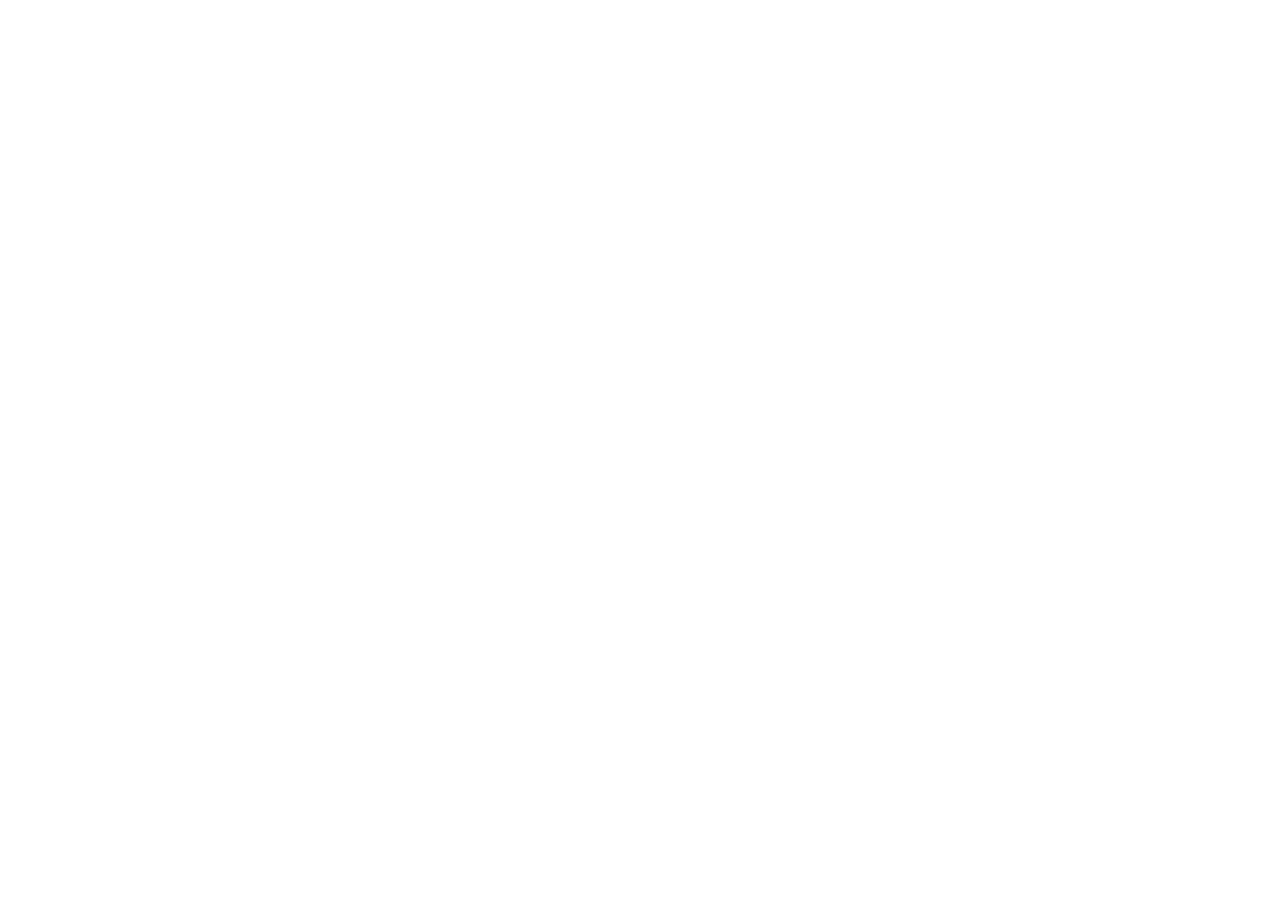
==== index.html @ d8b1a59b "Init : création du dépot, arborescence des fichiers et structure HTML de base" ====
<!DOCTYPE html>
<html lang="en">
<head>
    <meta charset="UTF-8">
    <meta name="viewport" content="width=device-width, initial-scale=1.0">
    <title>AfriTalent - Accueil</title>
    <link href="https://cdn.jsdelivr.net/npm/bootstrap@5.3.0/dist/css/bootstrap.min.css" rel="stylesheet">
    <link rel="stylesheet" href="css/style.css">
</head>
<body>
     
     
    <script src="https://cdn.jsdelivr.net/npm/bootstrap@5.3.0/dist/js/bootstrap.bundle.min.js"></script>


    <script src="js/main.js"></script>

</body>
</html>
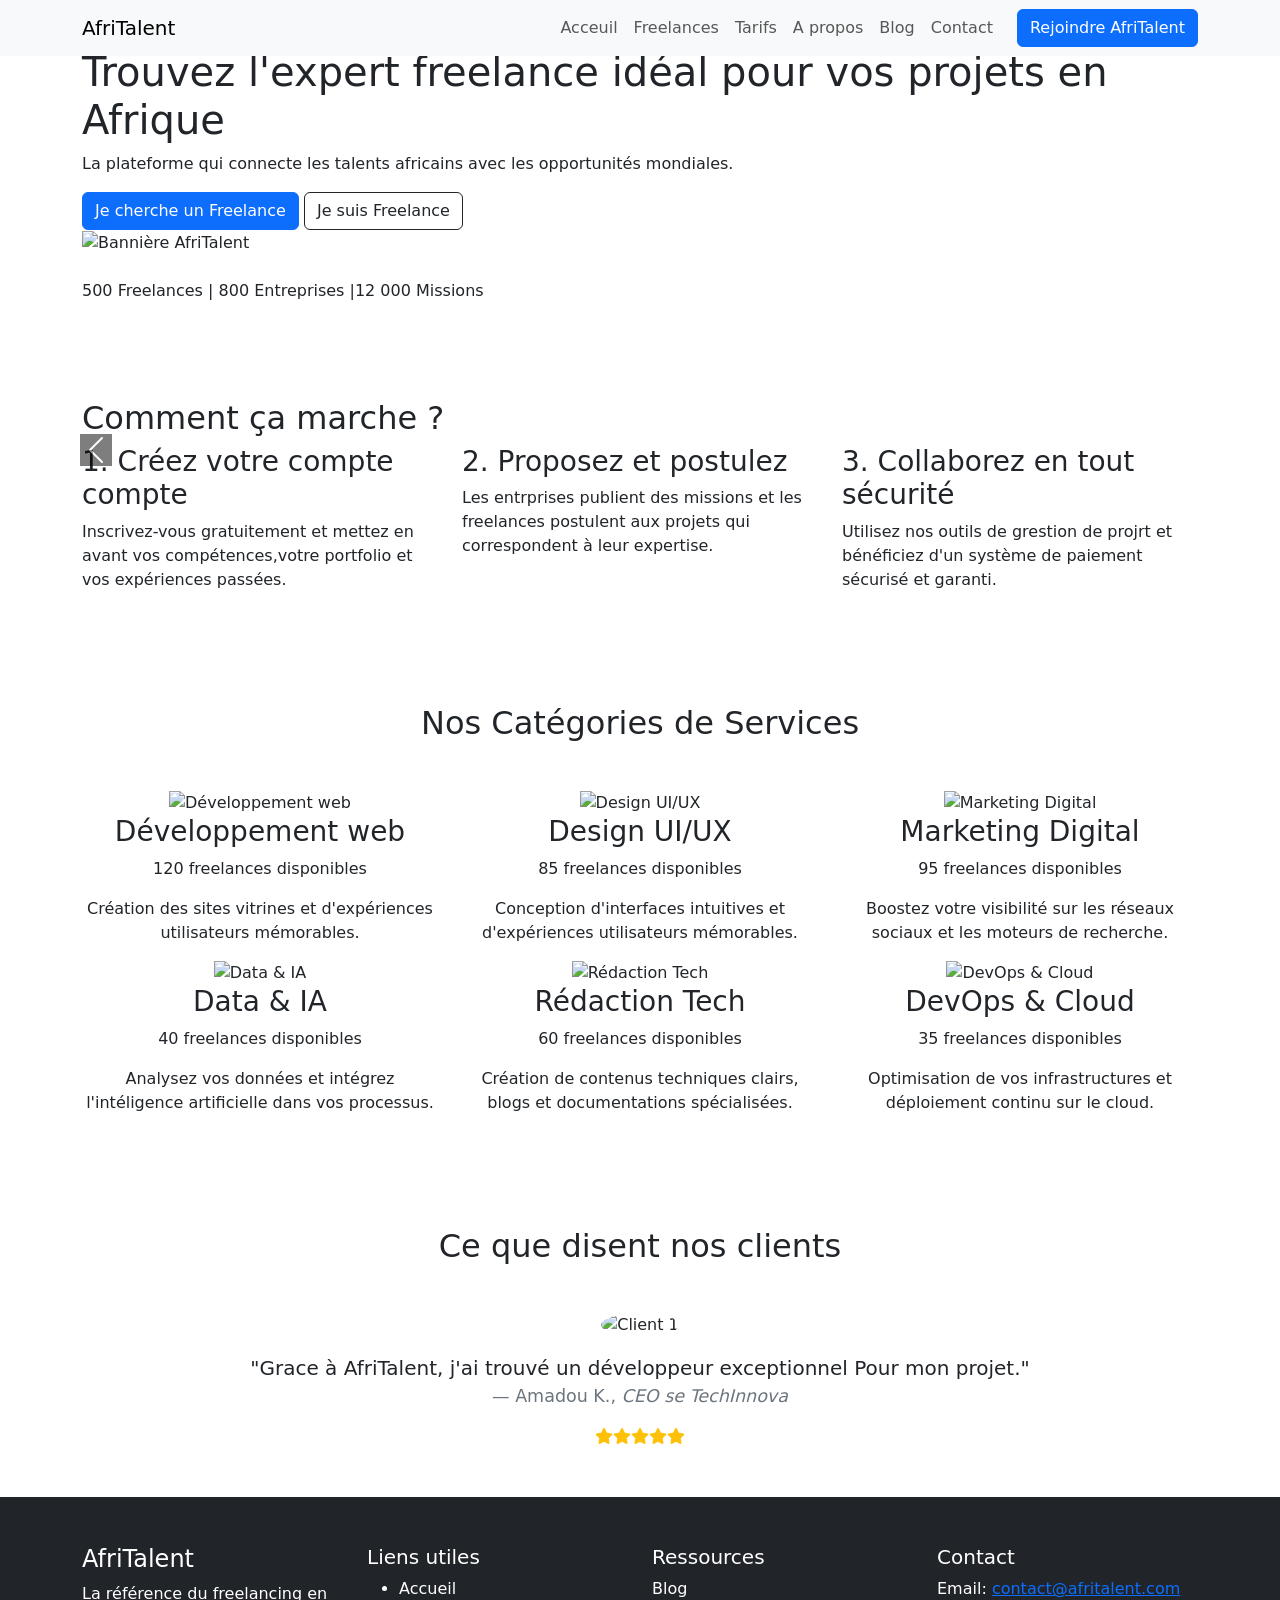
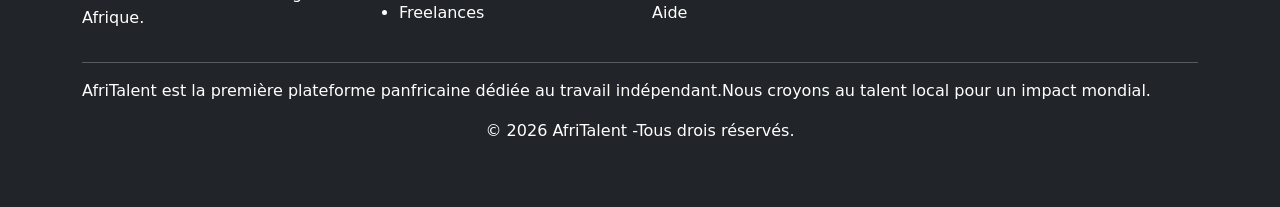
==== commit 028625b9: "HTML : structure complète des 5 pages avec sections et contenu texte" ====
--- a/index.html
+++ b/index.html
@@ -5,9 +5,179 @@
     <meta name="viewport" content="width=device-width, initial-scale=1.0">
     <title>AfriTalent - Accueil</title>
     <link href="https://cdn.jsdelivr.net/npm/bootstrap@5.3.0/dist/css/bootstrap.min.css" rel="stylesheet">
+    <link rel="stylesheet" href="https://cdnjs.cloudflare.com/ajax/libs/font-awesome/6.5.1/css/all.min.css">
     <link rel="stylesheet" href="css/style.css">
 </head>
 <body>
+    <header>
+        <nav class="navbar navbar-expand-lg navbar-light bg-light fixed-top">
+            <div class="container">
+                <a class="navbar-brand" href="index.html">AfriTalent</a>
+                <div class="collapse navbar-collapse" id="navbarNav">
+                    <ul class="navbar-nav ms-auto">
+                        <li class="nav-item"><a class="nav-link" href="index.html">Acceuil</a></li>
+                        <li class="nav-item"><a class="nav-link" href="freelance.html">Freelances</a></li>
+                        <li class="nav-item"><a class="nav-link" href="tarifs.html">Tarifs</a></li>
+                        <li class="nav-item"><a class="nav-link" href="about.html">A propos</a></li>
+                        <li class="nav-item"><a class="nav-link" href="#">Blog</a></li> <li class="nav-item"><a class="nav-link" href="contact.html">Contact</a></li>
+                    </ul>
+                    <a href="#" class="btn btn-primary ms-3">Rejoindre AfriTalent</a>
+                </div>
+            </div>
+        </nav>
+    </header>
+
+    
+     <!-- <main style="margin-top : 80px;"> -->
+        <section id="hero" class="container py-5">
+             <h1>Trouvez l'expert freelance idéal pour vos projets en Afrique</h1>
+             <p>La plateforme qui connecte les talents africains avec les opportunités mondiales.</p>
+             <div>
+                <button class="btn btn-primary">Je cherche un Freelance</button>
+                <button class="btn btn-outline-dark">Je suis Freelance</button>
+             </div>
+             <img src="..//Hikmath-FASSASSI-AfriTalent/images/istockphoto-2157971372-612x612.jpg" alt="Bannière AfriTalent">
+             <div class="mt-4">
+                <span>500 Freelances</span> | <span>800 Entreprises</span> |<span>12 000 Missions</span>
+             </div>
+        </section>
+
+        <section id="steps" class="container py-5">
+            <h2>Comment ça marche ?</h2>
+            <div class="row">
+                <div class="col-md-4"><h3>1. Créez votre compte compte</h3><p>Inscrivez-vous gratuitement et mettez en avant vos compétences,votre portfolio et vos expériences passées.</p></div>
+                <div class="col-md-4"><h3>2. Proposez et postulez</h3><p>Les entrprises publient des missions et les freelances postulent aux projets qui correspondent à leur expertise.</p></div>
+                <div class="col-md-4"><h3>3. Collaborez en tout sécurité</h3><p>Utilisez nos outils de grestion de projrt et bénéficiez d'un système de paiement sécurisé et garanti.</p></div>
+            </div>
+        </section>
+
+        <section id="catégories" class="container py-5">
+            <h2 class="text-center mb-5">Nos Catégories de Services</h2>
+            <div class="row">
+
+                <div class="col-md-4 text-center">
+                    <img src="..//Hikmath-FASSASSI-AfriTalent/images/istockphoto-466687754-612x612.jpg" alt="Développement web" width="80">
+                    <h3>Développement web</h3>
+                    <p>120 freelances disponibles</p>
+                    <p>Création des sites vitrines et d'expériences utilisateurs mémorables.</p>
+                </div>
+
+                <div class="col-md-4 text-center">
+                    <img src="..//Hikmath-FASSASSI-AfriTalent/images/istockphoto-2210884541-612x612.jpg" alt="Design UI/UX" width="80">
+                    <h3>Design UI/UX</h3>
+                    <p>85 freelances disponibles</p>
+                    <p>Conception d'interfaces intuitives et d'expériences utilisateurs mémorables.</p>
+                </div>
+
+                <div class="col-md-4 text-center">
+                    <img src="..//Hikmath-FASSASSI-AfriTalent/images/istockphoto-1385970223-612x612.webp" alt="Marketing Digital" width="80">
+                    <h3>Marketing Digital</h3>
+                    <p>95 freelances disponibles</p>
+                    <p>Boostez votre visibilité sur les réseaux sociaux et les moteurs de recherche.</p>
+                </div>
+
+                <div class="col-md-4 text-center">
+                    <img src="..//Hikmath-FASSASSI-AfriTalent/images/istockphoto-2160090415-612x612.jpg" alt="Data & IA" width="80">
+                    <h3>Data & IA</h3>
+                    <p>40 freelances disponibles</p>
+                    <p>Analysez vos données et intégrez l'intéligence artificielle dans vos processus.</p>
+                </div>
+
+                <div class="col-md-4 text-center">
+                    <img src="..//Hikmath-FASSASSI-AfriTalent/images/istockphoto-1603510815-612x612.webp" alt="Rédaction Tech" width="80">
+                    <h3>Rédaction Tech</h3>
+                    <p>60 freelances disponibles</p>
+                    <p>Création de contenus techniques clairs, blogs et documentations spécialisées.</p>
+                </div>
+
+                <div class="col-md-4 text-center">
+                    <img src="..//Hikmath-FASSASSI-AfriTalent/images/istockphoto-1354729632-612x612.jpg" alt="DevOps & Cloud" width="80">
+                    <h3>DevOps & Cloud</h3>
+                    <p>35 freelances disponibles</p>
+                    <p>Optimisation de vos infrastructures et déploiement continu sur le cloud.</p>
+                </div>
+            </div>
+        </section>
+
+          <section id="testiomonials" class="container py-5">
+            <h2 class="text-center mb-5">Ce que disent nos clients</h2>
+
+            <div id="carrouselExample" classe="carousel slide" data-bs-ride="carousel">
+                <div class="carousel-inner text-center">
+
+                    <div class="carousel-item active">
+                       <img src="..//Hikmath-FASSASSI-AfriTalent/images/istockphoto-1331350914-612x612.jpg" class="rounded-circle mb-3" alt="Client 1" width="=100">
+                       <blockquote class="blockquote">
+                          <p>"Grace à AfriTalent, j'ai trouvé un développeur exceptionnel Pour mon projet."</p>
+                          <footer class="blockquote-footer">Amadou K., <cite title="source Title">CEO se TechInnova</cite></footer>
+                       </blockquote>
+                       <div class="text-warning"><i class="fa-solid fa-star"></i><i class="fa-solid fa-star"></i><i class="fa-solid fa-star"></i><i class="fa-solid fa-star"></i><i class="fa-solid fa-star"></i></div>
+                    </div>
+
+                    <div class="carousel-item">
+                        <img src="..//Hikmath-FASSASSI-AfriTalent/images/istockphoto-1131282217-612x612.jpg" class="rounded-circle" alt="Client 2" width="100">
+                        <blockquote class="blockquote">
+                            <p>"Une plateforme intuitives qui met vraiment en avant le talent local."</p>
+                            <footer class="blockquote-footer">Yasmine M., <cite title="source Title">Designer Freelance</cite></footer>
+                        </blockquote>
+                         <div class="text-warning"><i class="fa-solid fa-star"></i><i class="fa-solid fa-star"></i><i class="fa-solid fa-star"></i><i class="fa-solid fa-star"></i><i class="fa-solid fa-star"></i></div>
+                    </div>
+
+                     <div class="carousel-item">
+                        <img src="..//Hikmath-FASSASSI-AfriTalent/images/istockphoto-1218472954-612x612.jpg"class="rounded-circle" alt="Client 3" width="100">
+                        <blockquote class="blockquote">
+                            <p>"Le systeme de paiement sécurisé est un vrai soulagement pour nous."</p>
+                            <footer class="blockquote-footer">Marc D., <cite title="source Title">Chef de projet</cite></footer>
+                        </blockquote>
+                         <div class="text-warning"><i class="fa-solid fa-star"></i><i class="fa-solid fa-star"></i><i class="fa-solid fa-star"></i><i class="fa-solid fa-star"></i><i class="fa-solid fa-star"></i></div>
+                    </div>
+                </div>
+            </div>
+
+            <button class="carousel-control-prev" type="button" data-bs-target="#carouselExample" data-bs-slide="prev">
+                <span class="carousel-control-prev-icon" aria-hidden="true" style="background-color: black;"></span>
+                <span class="visually-hidden">Précédent</span>
+            </button>
+             <button class="carousel-control-next" type="button" data-bs-target="#carouselExample" data-bs-slide="next">
+                <span class="carousel-control-nest-icon" aria-hidden="true" style="background-color: black;"></span>
+                <span class="visually-hidden">Suivant</span>
+            </button>
+        </section>
+     </main>
+
+
+     <footer class="bg-dark text-white py-5">
+         <div class="container">
+            <div class="row">
+                <div class="col-md-3">
+                    <h4>AfriTalent</h4>
+                    <p>La référence du freelancing en Afrique.</p>
+                </div>
+                <div class="col-md-3">
+                    <h5>Liens utiles</h5>
+                    <ul claas="list-unstyled">
+                        <li>Accueil</li>
+                        <li>Freelances</li>
+                    </ul>
+                </div>
+                <div class="col-md-3">
+                    <h5>Ressources</h5>
+                    <ul class="list-unstyled">
+                        <li>Blog</li>
+                        <li>Aide</li>
+                    </ul>
+                </div>
+                <div class="col-md-3">
+                    <h5>Contact</h5>
+                    <p>Email: <a href="mailto:contact@afritalent.com">contact@afritalent.com</a></p>
+                </div>
+            </div>
+            <hr>
+            <p>AfriTalent est la première plateforme panfricaine dédiée au travail indépendant.Nous croyons au talent local pour un impact mondial.</p>
+            <p class="text-center">&copy; 2026 AfriTalent -Tous drois réservés.</p>
+         </div>
+     </footer>
+
      
      
     <script src="https://cdn.jsdelivr.net/npm/bootstrap@5.3.0/dist/js/bootstrap.bundle.min.js"></script>
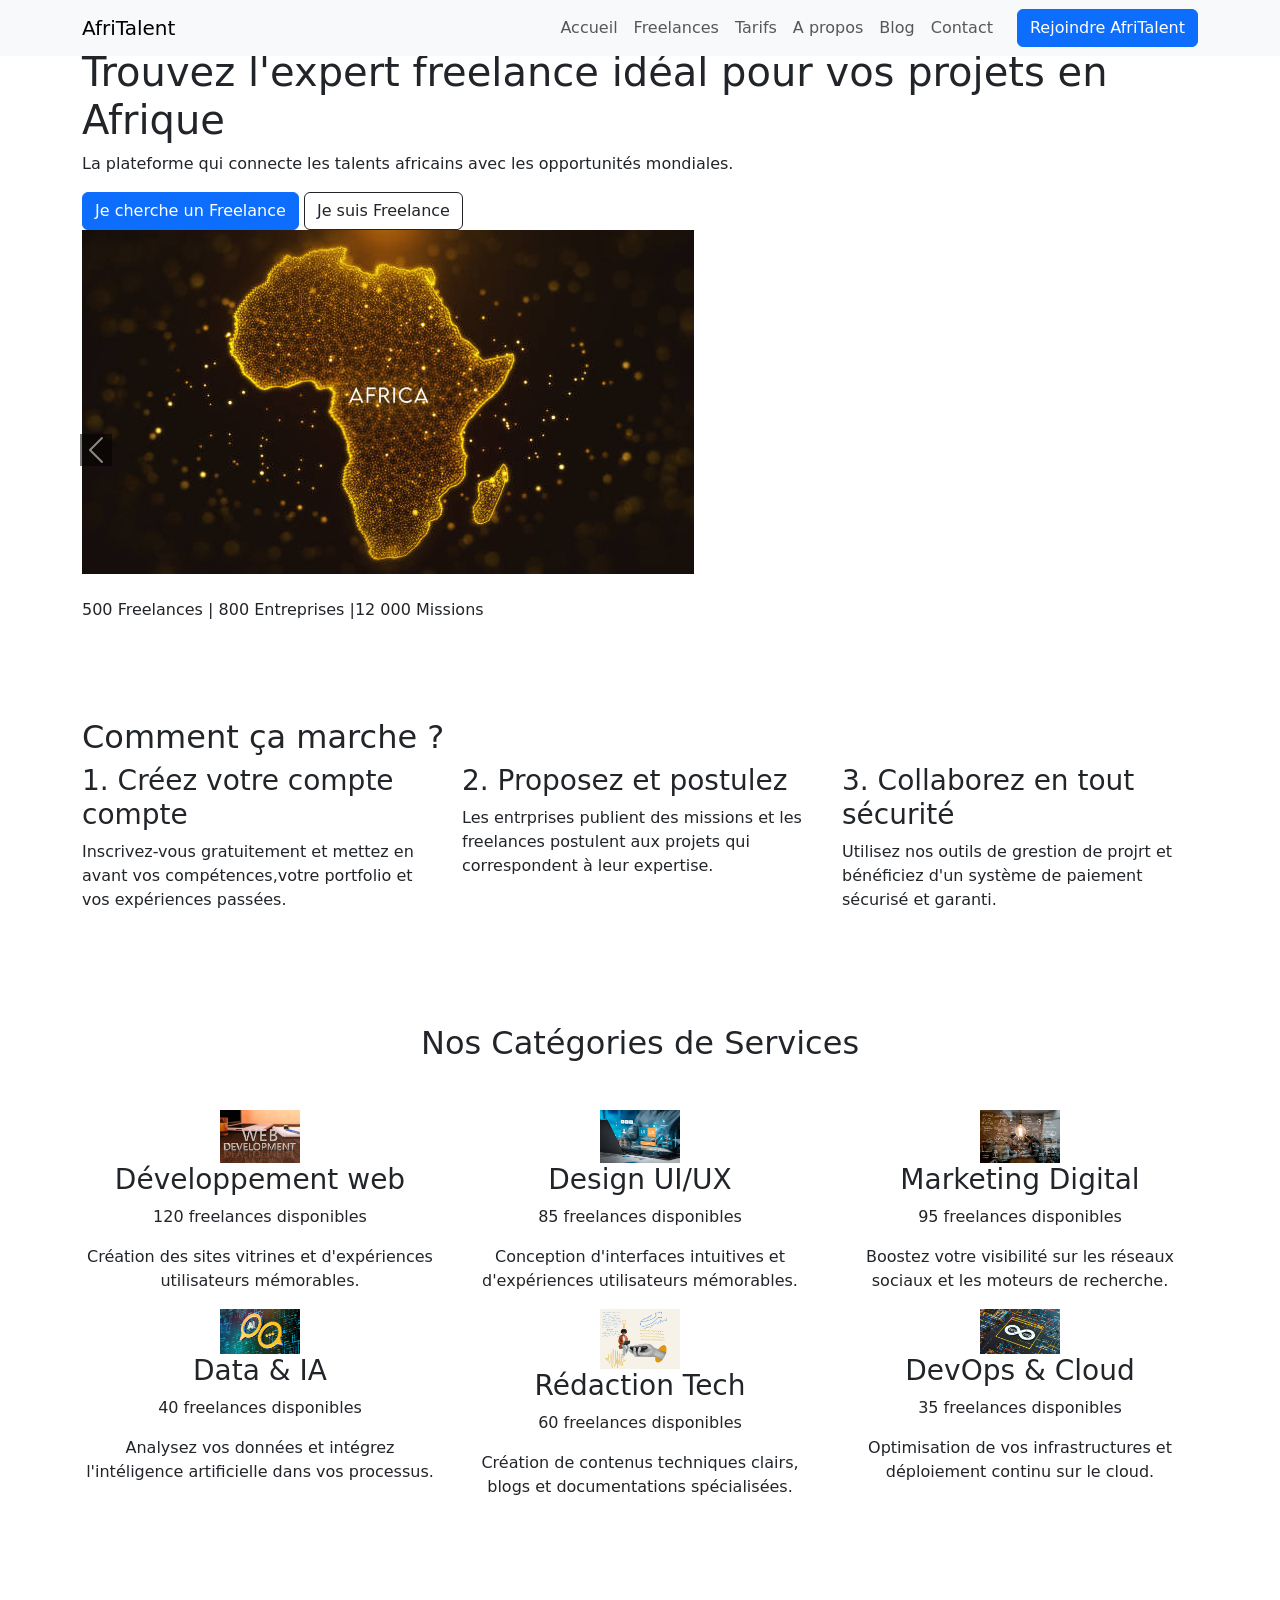
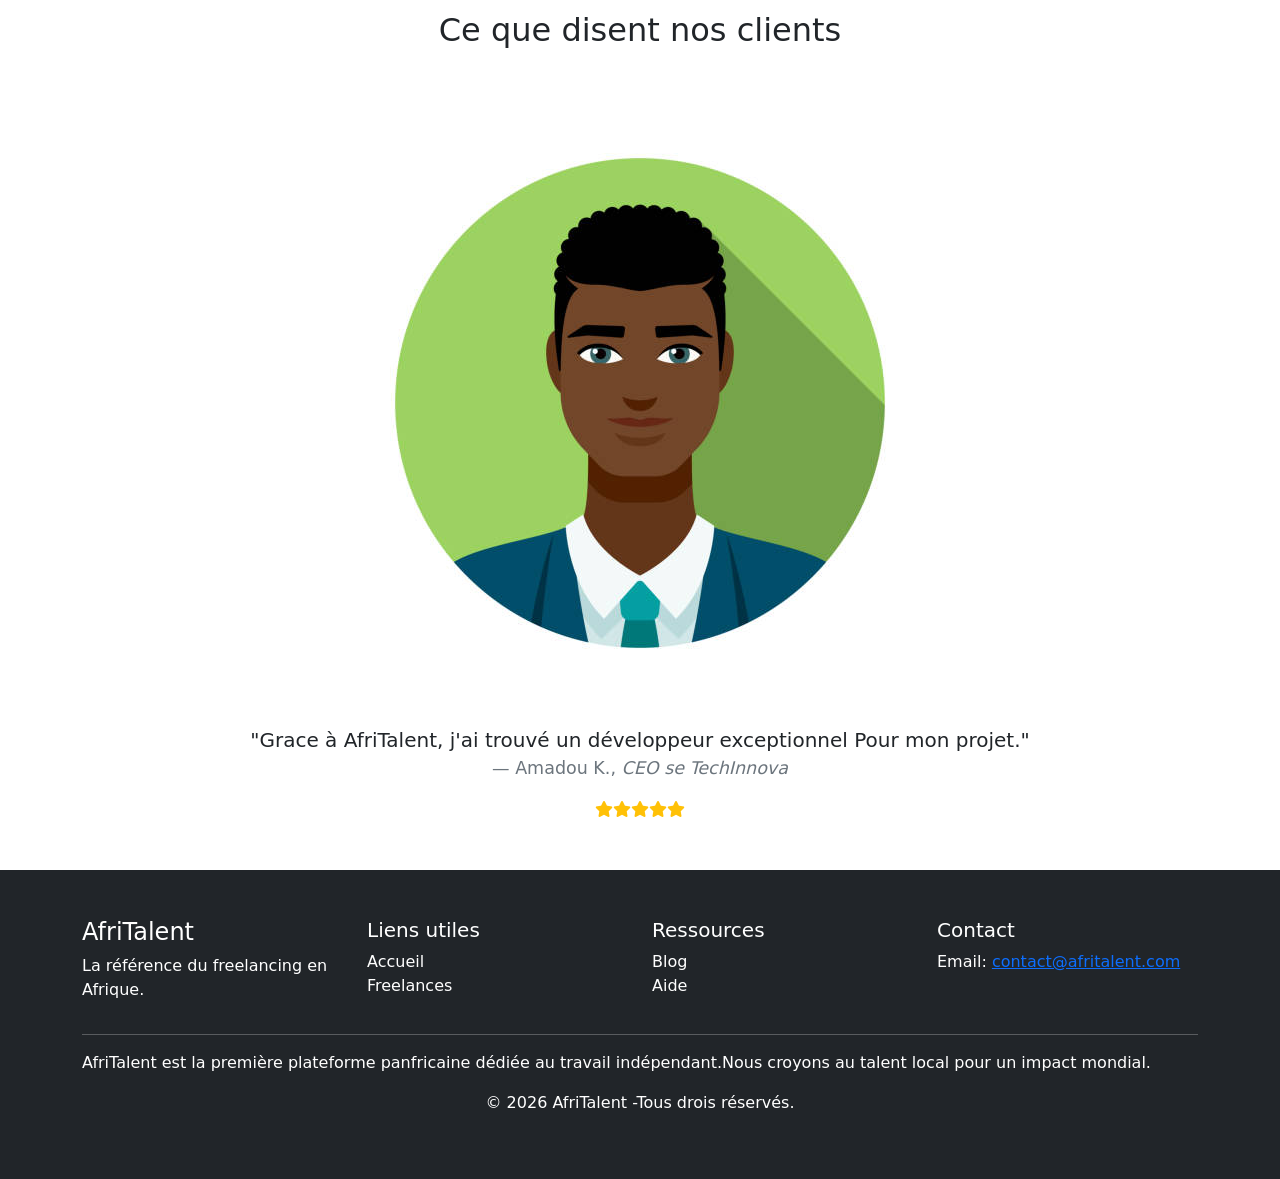
==== commit 8fbd7c34: "commit 2 : Structure HTML complète des 5 pages avec contenu" ====
--- a/index.html
+++ b/index.html
@@ -6,6 +6,7 @@
     <title>AfriTalent - Accueil</title>
     <link href="https://cdn.jsdelivr.net/npm/bootstrap@5.3.0/dist/css/bootstrap.min.css" rel="stylesheet">
     <link rel="stylesheet" href="https://cdnjs.cloudflare.com/ajax/libs/font-awesome/6.5.1/css/all.min.css">
+    <link href="https://fonts.googleapis.com/css2?family=Montserrat:wght@700&family=Roboto:wght@400;500&display=swap" rel="stylesheet">
     <link rel="stylesheet" href="css/style.css">
 </head>
 <body>
@@ -15,7 +16,7 @@
                 <a class="navbar-brand" href="index.html">AfriTalent</a>
                 <div class="collapse navbar-collapse" id="navbarNav">
                     <ul class="navbar-nav ms-auto">
-                        <li class="nav-item"><a class="nav-link" href="index.html">Acceuil</a></li>
+                        <li class="nav-item"><a class="nav-link" href="index.html">Accueil</a></li>
                         <li class="nav-item"><a class="nav-link" href="freelance.html">Freelances</a></li>
                         <li class="nav-item"><a class="nav-link" href="tarifs.html">Tarifs</a></li>
                         <li class="nav-item"><a class="nav-link" href="about.html">A propos</a></li>
@@ -36,7 +37,7 @@
                 <button class="btn btn-primary">Je cherche un Freelance</button>
                 <button class="btn btn-outline-dark">Je suis Freelance</button>
              </div>
-             <img src="..//Hikmath-FASSASSI-AfriTalent/images/istockphoto-2157971372-612x612.jpg" alt="Bannière AfriTalent">
+             <img src=".//images/istockphoto-2157971372-612x612.jpg" alt="Bannière AfriTalent">
              <div class="mt-4">
                 <span>500 Freelances</span> | <span>800 Entreprises</span> |<span>12 000 Missions</span>
              </div>
@@ -51,47 +52,47 @@
             </div>
         </section>
 
-        <section id="catégories" class="container py-5">
+        <section id="categories" class="container py-5">
             <h2 class="text-center mb-5">Nos Catégories de Services</h2>
             <div class="row">
 
                 <div class="col-md-4 text-center">
-                    <img src="..//Hikmath-FASSASSI-AfriTalent/images/istockphoto-466687754-612x612.jpg" alt="Développement web" width="80">
+                    <img src=".//images/istockphoto-466687754-612x612.jpg" alt="Développement web" width="80">
                     <h3>Développement web</h3>
                     <p>120 freelances disponibles</p>
                     <p>Création des sites vitrines et d'expériences utilisateurs mémorables.</p>
                 </div>
 
                 <div class="col-md-4 text-center">
-                    <img src="..//Hikmath-FASSASSI-AfriTalent/images/istockphoto-2210884541-612x612.jpg" alt="Design UI/UX" width="80">
+                    <img src=".//images/istockphoto-2210884541-612x612.jpg" alt="Design UI/UX" width="80">
                     <h3>Design UI/UX</h3>
                     <p>85 freelances disponibles</p>
                     <p>Conception d'interfaces intuitives et d'expériences utilisateurs mémorables.</p>
                 </div>
 
                 <div class="col-md-4 text-center">
-                    <img src="..//Hikmath-FASSASSI-AfriTalent/images/istockphoto-1385970223-612x612.webp" alt="Marketing Digital" width="80">
+                    <img src=".//images/istockphoto-1385970223-612x612.webp" alt="Marketing Digital" width="80">
                     <h3>Marketing Digital</h3>
                     <p>95 freelances disponibles</p>
                     <p>Boostez votre visibilité sur les réseaux sociaux et les moteurs de recherche.</p>
                 </div>
 
                 <div class="col-md-4 text-center">
-                    <img src="..//Hikmath-FASSASSI-AfriTalent/images/istockphoto-2160090415-612x612.jpg" alt="Data & IA" width="80">
+                    <img src=".//images/istockphoto-2160090415-612x612.jpg" alt="Data & IA" width="80">
                     <h3>Data & IA</h3>
                     <p>40 freelances disponibles</p>
                     <p>Analysez vos données et intégrez l'intéligence artificielle dans vos processus.</p>
                 </div>
 
                 <div class="col-md-4 text-center">
-                    <img src="..//Hikmath-FASSASSI-AfriTalent/images/istockphoto-1603510815-612x612.webp" alt="Rédaction Tech" width="80">
+                    <img src=".//images/istockphoto-1603510815-612x612.webp" alt="Rédaction Tech" width="80">
                     <h3>Rédaction Tech</h3>
                     <p>60 freelances disponibles</p>
                     <p>Création de contenus techniques clairs, blogs et documentations spécialisées.</p>
                 </div>
 
                 <div class="col-md-4 text-center">
-                    <img src="..//Hikmath-FASSASSI-AfriTalent/images/istockphoto-1354729632-612x612.jpg" alt="DevOps & Cloud" width="80">
+                    <img src=".//images/istockphoto-1354729632-612x612.jpg" alt="DevOps & Cloud" width="80">
                     <h3>DevOps & Cloud</h3>
                     <p>35 freelances disponibles</p>
                     <p>Optimisation de vos infrastructures et déploiement continu sur le cloud.</p>
@@ -99,14 +100,14 @@
             </div>
         </section>
 
-          <section id="testiomonials" class="container py-5">
+          <section id="testimonials" class="container py-5">
             <h2 class="text-center mb-5">Ce que disent nos clients</h2>
 
-            <div id="carrouselExample" classe="carousel slide" data-bs-ride="carousel">
+            <div id="carouselExample" class="carousel slide" data-bs-ride="carousel">
                 <div class="carousel-inner text-center">
 
                     <div class="carousel-item active">
-                       <img src="..//Hikmath-FASSASSI-AfriTalent/images/istockphoto-1331350914-612x612.jpg" class="rounded-circle mb-3" alt="Client 1" width="=100">
+                       <img src=".//images/istockphoto-1331350914-612x612.jpg" class="rounded-circle mb-3" alt="Client 1" width="=100">
                        <blockquote class="blockquote">
                           <p>"Grace à AfriTalent, j'ai trouvé un développeur exceptionnel Pour mon projet."</p>
                           <footer class="blockquote-footer">Amadou K., <cite title="source Title">CEO se TechInnova</cite></footer>
@@ -115,7 +116,7 @@
                     </div>
 
                     <div class="carousel-item">
-                        <img src="..//Hikmath-FASSASSI-AfriTalent/images/istockphoto-1131282217-612x612.jpg" class="rounded-circle" alt="Client 2" width="100">
+                        <img src=".//images/istockphoto-1131282217-612x612.jpg" class="rounded-circle" alt="Client 2" width="100">
                         <blockquote class="blockquote">
                             <p>"Une plateforme intuitives qui met vraiment en avant le talent local."</p>
                             <footer class="blockquote-footer">Yasmine M., <cite title="source Title">Designer Freelance</cite></footer>
@@ -124,7 +125,7 @@
                     </div>
 
                      <div class="carousel-item">
-                        <img src="..//Hikmath-FASSASSI-AfriTalent/images/istockphoto-1218472954-612x612.jpg"class="rounded-circle" alt="Client 3" width="100">
+                        <img src=".//images/istockphoto-1218472954-612x612.jpg"class="rounded-circle" alt="Client 3" width="100">
                         <blockquote class="blockquote">
                             <p>"Le systeme de paiement sécurisé est un vrai soulagement pour nous."</p>
                             <footer class="blockquote-footer">Marc D., <cite title="source Title">Chef de projet</cite></footer>
@@ -155,7 +156,7 @@
                 </div>
                 <div class="col-md-3">
                     <h5>Liens utiles</h5>
-                    <ul claas="list-unstyled">
+                    <ul class="list-unstyled">
                         <li>Accueil</li>
                         <li>Freelances</li>
                     </ul>
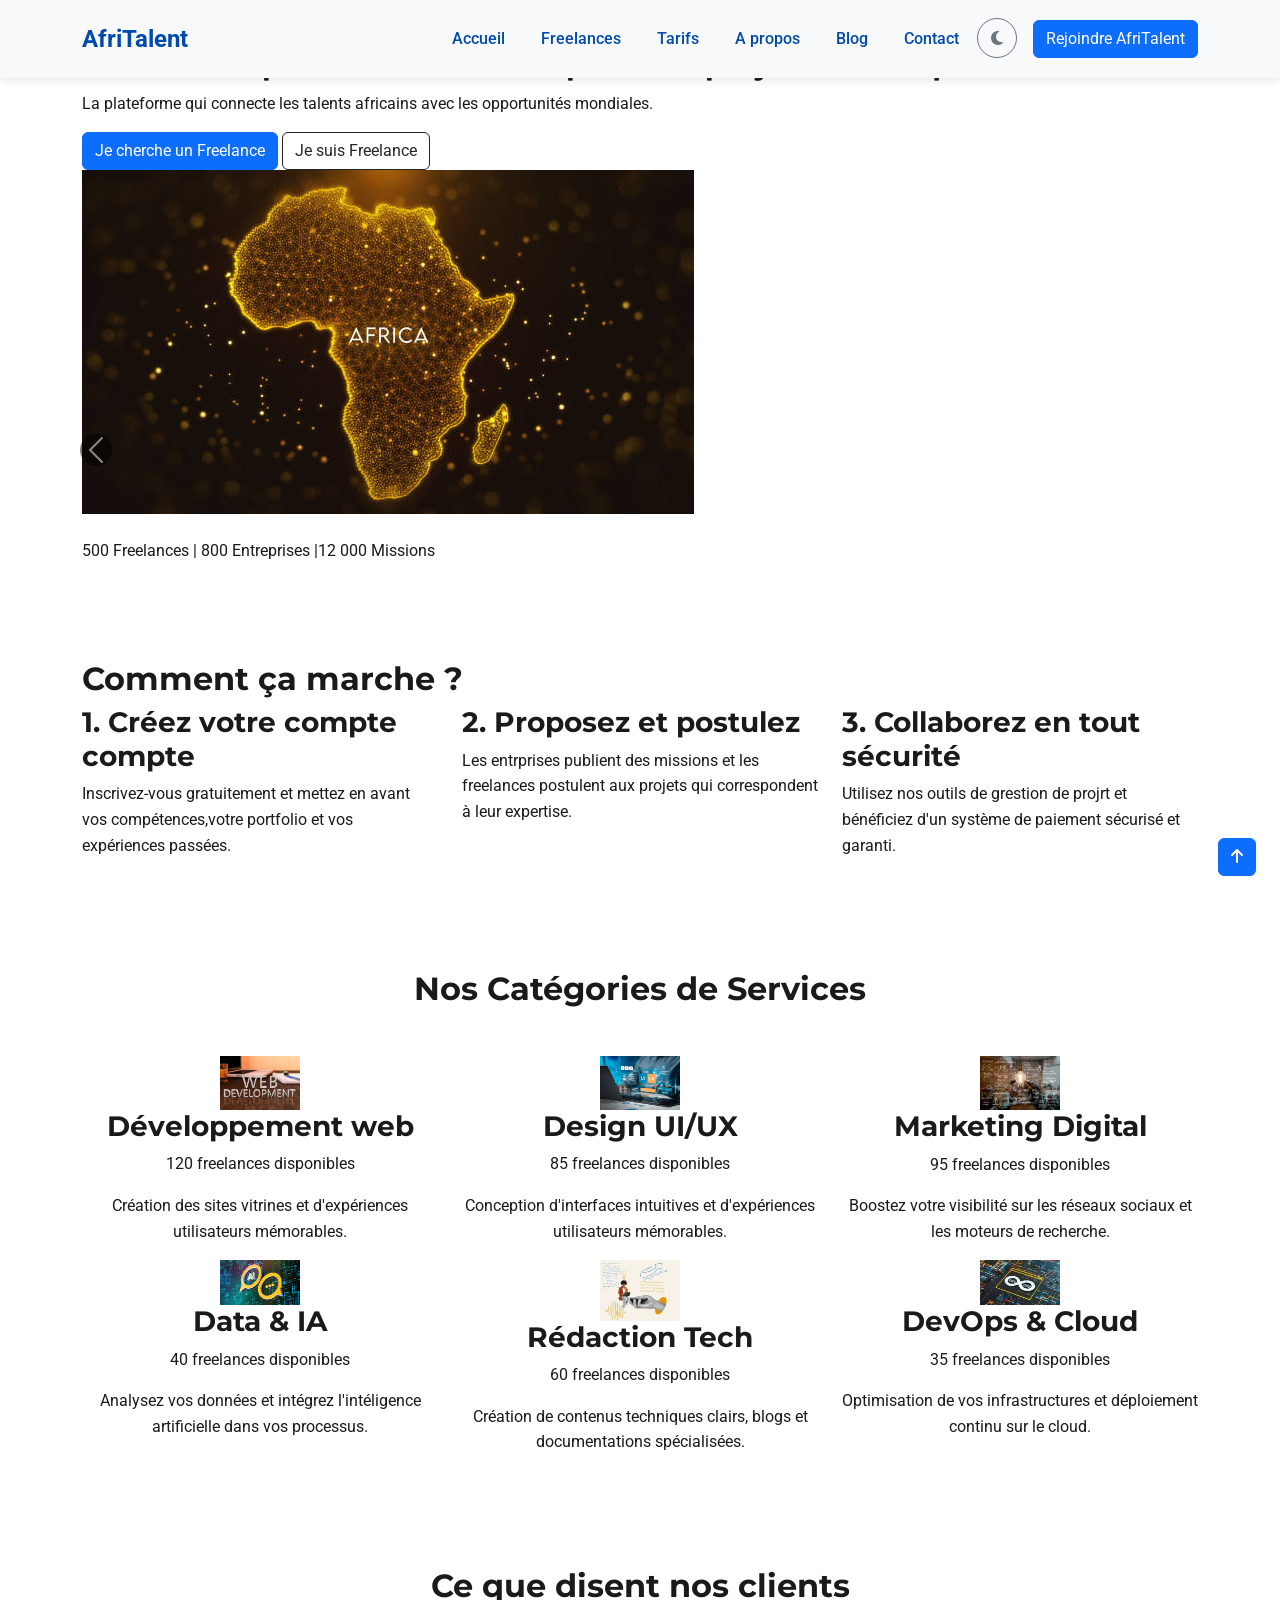
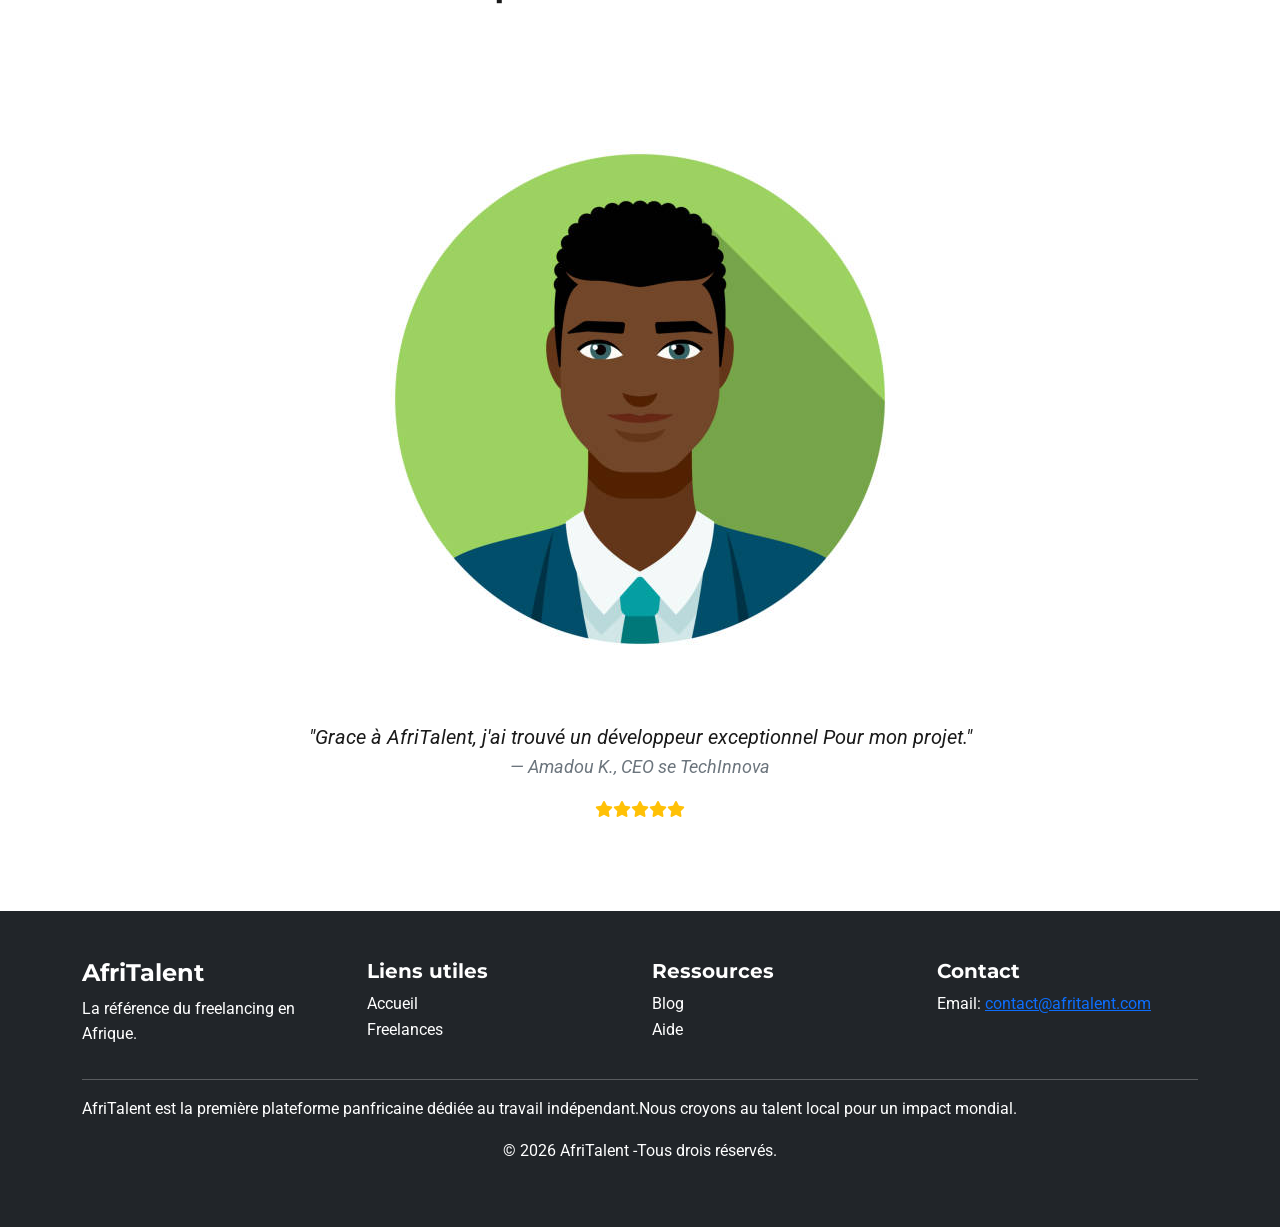
==== commit 53dc1802: "commit 6 :JS : dark mode avec localStorage, navbar dynamique au scroll et corrections globales HTML/" ====
--- a/index.html
+++ b/index.html
@@ -10,6 +10,9 @@
     <link rel="stylesheet" href="css/style.css">
 </head>
 <body>
+    <button id="backToTop" class="btn btn-primary position-fixed bottom-0 end-0 m-4 d-none">
+    <i class="fas fa-arrow-up"></i>
+</button>
     <header>
         <nav class="navbar navbar-expand-lg navbar-light bg-light fixed-top">
             <div class="container">
@@ -21,6 +24,11 @@
                         <li class="nav-item"><a class="nav-link" href="tarifs.html">Tarifs</a></li>
                         <li class="nav-item"><a class="nav-link" href="about.html">A propos</a></li>
                         <li class="nav-item"><a class="nav-link" href="#">Blog</a></li> <li class="nav-item"><a class="nav-link" href="contact.html">Contact</a></li>
+                        <li class="nav-item" ms-lg-3>
+                            <button id="theme-toggle" class="btn btn-outline-secondary rounded-circle p-2" title=""Changer de thème>
+                                <i class="fas fa-moon" id="theme-icon"></i>
+                            </button>
+                        </li>
                     </ul>
                     <a href="#" class="btn btn-primary ms-3">Rejoindre AfriTalent</a>
                 </div>
@@ -185,6 +193,9 @@
 
 
     <script src="js/main.js"></script>
+    <button id="backToTop" class="btn btn-outline-primary position-fixed bottom-0 end-0 m-4 d-none" style="z-index: 1000; border-radius: 50%; width: 50px; height: 50px;">
+        <i class="fas fa-arrow-up"></i>
+    </button>
 
 </body>
 </html>
--- a/css/style.css
+++ b/css/style.css
@@ -0,0 +1,206 @@
+:root {
+    /* couleurs */
+    --primary-color: #004aad;
+    --secondary-color: #ff9100;
+    --dark-color: #1a1a1a;
+    --light-color: #f8f9fa;
+
+    /* typographie */
+    --title-font: 'Montserrat', sans-serif;
+    --body-font: 'Roboto', sans-serif;
+
+    /* espacements */
+    --section-padding: 80px 0;
+    --card-shadow:0 4px 15px rgba(0,0,0,0.1);
+    --border-radius: 12px;
+}
+
+@import url('https://fonts.googleapis.com/css2?family=Montserrat:wght@700&family=Roboto:wght@400;500&display=swap');
+
+* {
+    margin: 0;
+    padding: 0;
+    box-sizing: border-box;
+}
+
+body {
+    font-family: var(--body-font);
+    line-height: 1.6;
+    color: var(--dark-color);
+    background-color: #ffffff;
+}
+
+h1, h2, h3, h4, h5 {
+    font-family: var(--title-font);
+    font-weight: 700;
+}
+
+.navbar {
+    background-color: white;
+    box-shadow: 0 2px 10px rgba(0,0,0,0.1);
+    padding: 15px 0;
+}
+
+.navbar-brand {
+    font-weight: bold;
+    color: var(--primary-color);
+    font-size: 1.5rem;
+}
+
+.nav-link {
+    color: var(--primary-color);
+    font-weight: 500;
+    margin: 0 10px;
+    transition: color 0.3s;
+}
+
+.nav-link:hover {
+    color: var(--primary-color)
+}
+
+.secion-hero {
+    padding: 100px 0;
+    background: linear-gradient(45deg, var(--white) 50%, var(--light-bg) 50%);
+}
+
+.hero-content {
+    max-width: 600px;
+    font-size: 1.1rem;
+    line-height: 1.8;
+}
+ 
+.bento-grid {
+    display: grid;
+    grid-template-columns: repeat(3, 1fr);
+    grid-auto-rows: 200px;
+    gap: 20px;
+    transition: transform 0.3s ease;
+    flex-direction: column;
+    justify-content: center;
+}
+
+.bento-item-large {
+    grid-column: span 2;
+    grid-row: span 2;
+    background-color: var(--primary-color);
+    color: white;
+}
+
+.bento-item-medium {
+    background-color: var(--secondary-color);
+    color: white;
+}
+
+.bento-item:hover {
+    transform: scale(1.02);
+    box-shadow: 0 10px 20px rgba(0,0,0,0.1);
+}
+
+.category-card {
+    transition: all 0.4s cubic-bezier(0.175, 0.885, 0.32, 1.275);
+    border: none;
+    box-shadow: var(--card-shadow);
+}
+
+.category-card:hover {
+    transform: scale(1.05) rotate(1deg);
+    background-color: var(--light-bg);
+    cursor: pointer;
+}
+
+.category-card i {
+    transition: transform 0.3s;
+}
+
+.category-card:hover i {
+    transform: translate(-5px);
+}
+
+.card-price {
+    border-radius: 15px;
+    border: 2px solid transparent;
+}
+
+.card-price.popular {
+    border-color: var(--secondary-color);
+    transform: scale(1.1);
+    z-index: 10;
+}
+
+.carousel-item {
+    padding: 40px;
+    text-align: center;
+    font-style: italic;
+}
+
+.carousel-control-prev-icon,
+.carousel-control-next-icon {
+    background-color: var(--primary-color);
+    border-radius: 50px;
+    padding: 15px;
+}
+
+/* Responsive Design */
+@media (max-width: 992px) {
+    .bento-grid {
+        grid-template-columns: 1fr !important;
+        grid-auto-rows: auto !important;
+        gap: 15px;
+    }
+
+    .bento-item-large, .bento-item-medium {
+        grid-column: span 1 !important;
+        grid-row: span 1 !important ;
+
+    }
+}
+
+h1 {
+    font-size: 1.8rem !important;
+}
+.hero-section {
+    text-align: center !important;
+}
+
+img, iframe {
+    max-width: 100% !important;
+    height: auto !important;
+}
+
+iframe {
+    margin-top: -20px;
+    margin-bottom: 0px;
+    width: 100% !important;
+    box-shadow: 0 4px 12px rgba(0,0,0,0.1);
+    border-radius: 15px;
+}
+
+dark-mode {
+    background-color: #121212; 
+    color: #ffffff;
+}
+
+dark-mode .card, .dark-mode .navbar {
+    background-color: #1e1e1e;
+    color: #ffffff;
+    border-color: #333;
+}
+
+#theme-toggle {
+    width: 40px;
+    height: 40px;
+    display: flex;
+    align-items: center;
+    justify-content: center;
+    transition: all 0.3s ease;
+}
+
+#theme-toggle:hover {
+    background-color: var(--primary-color);
+    color: white;
+    border-color: var(--primary-color);
+}
+
+#backToTop {
+    z-index: 1050;
+}
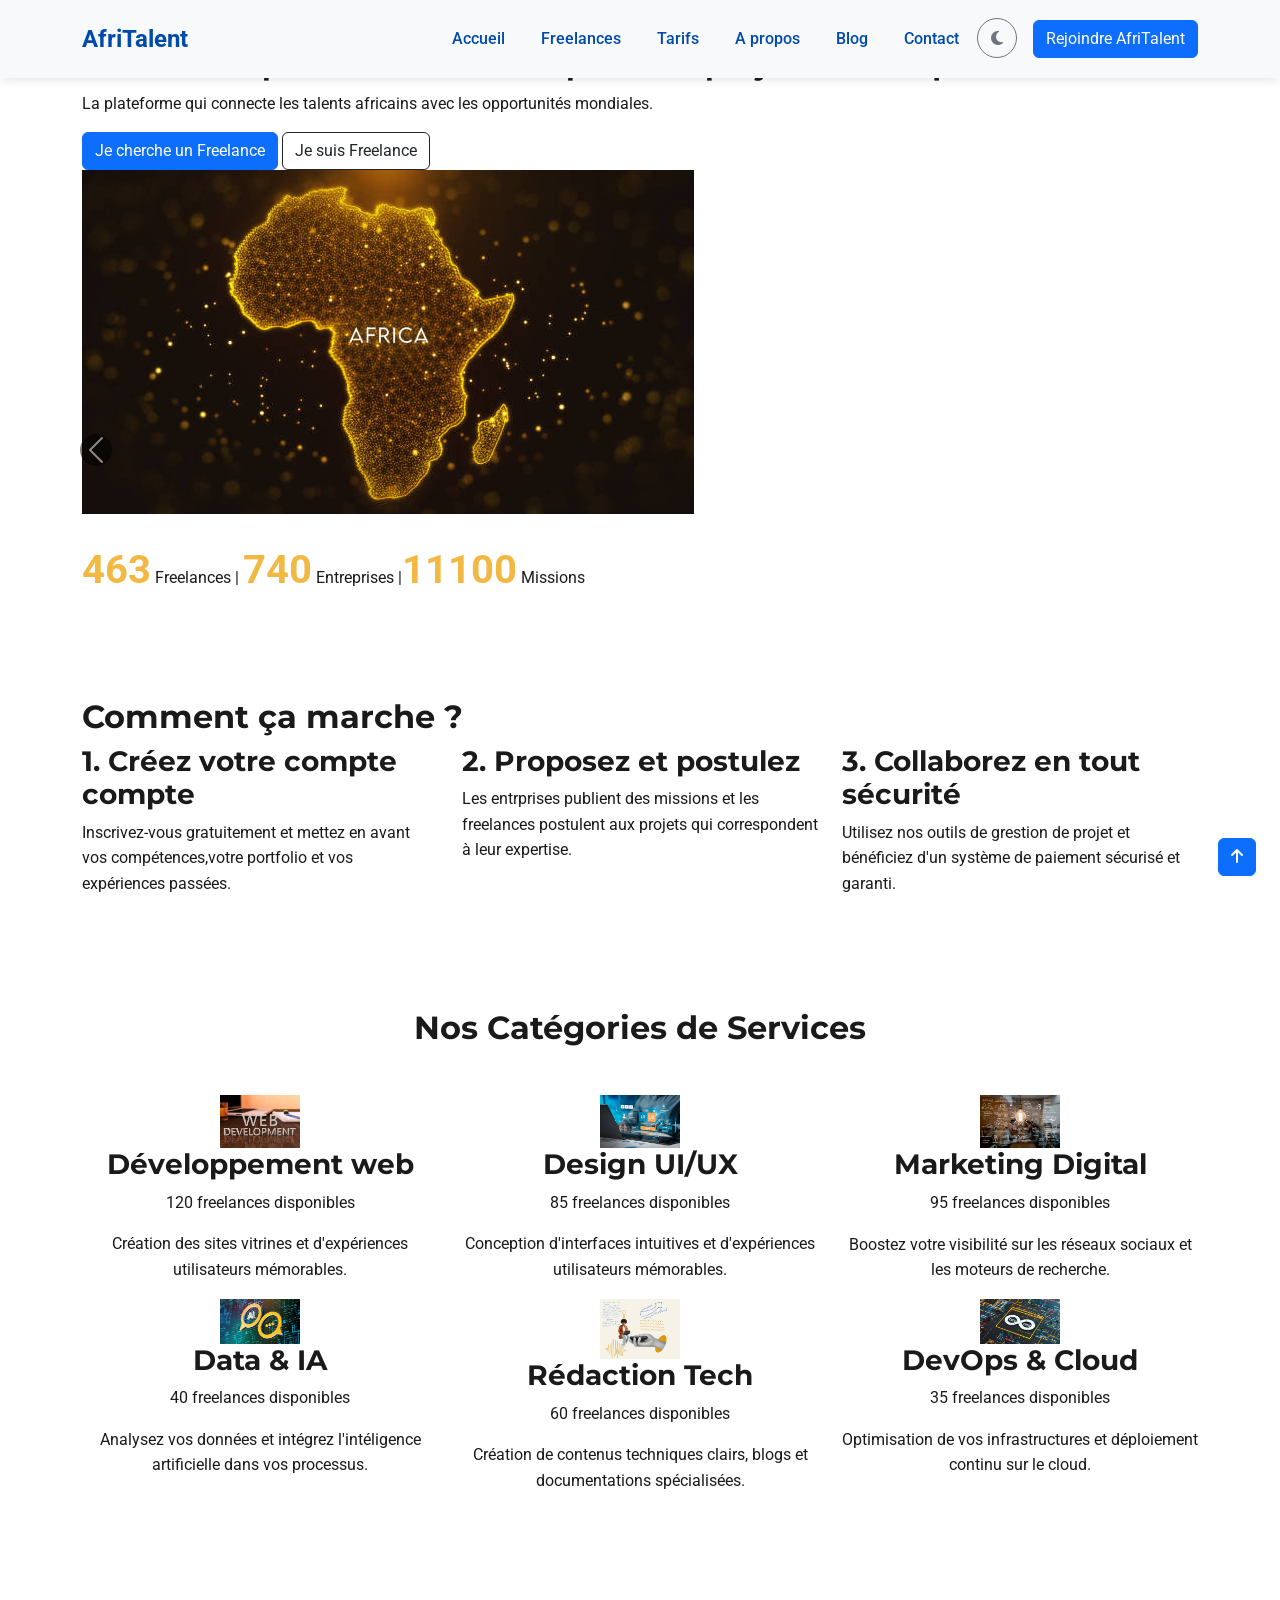
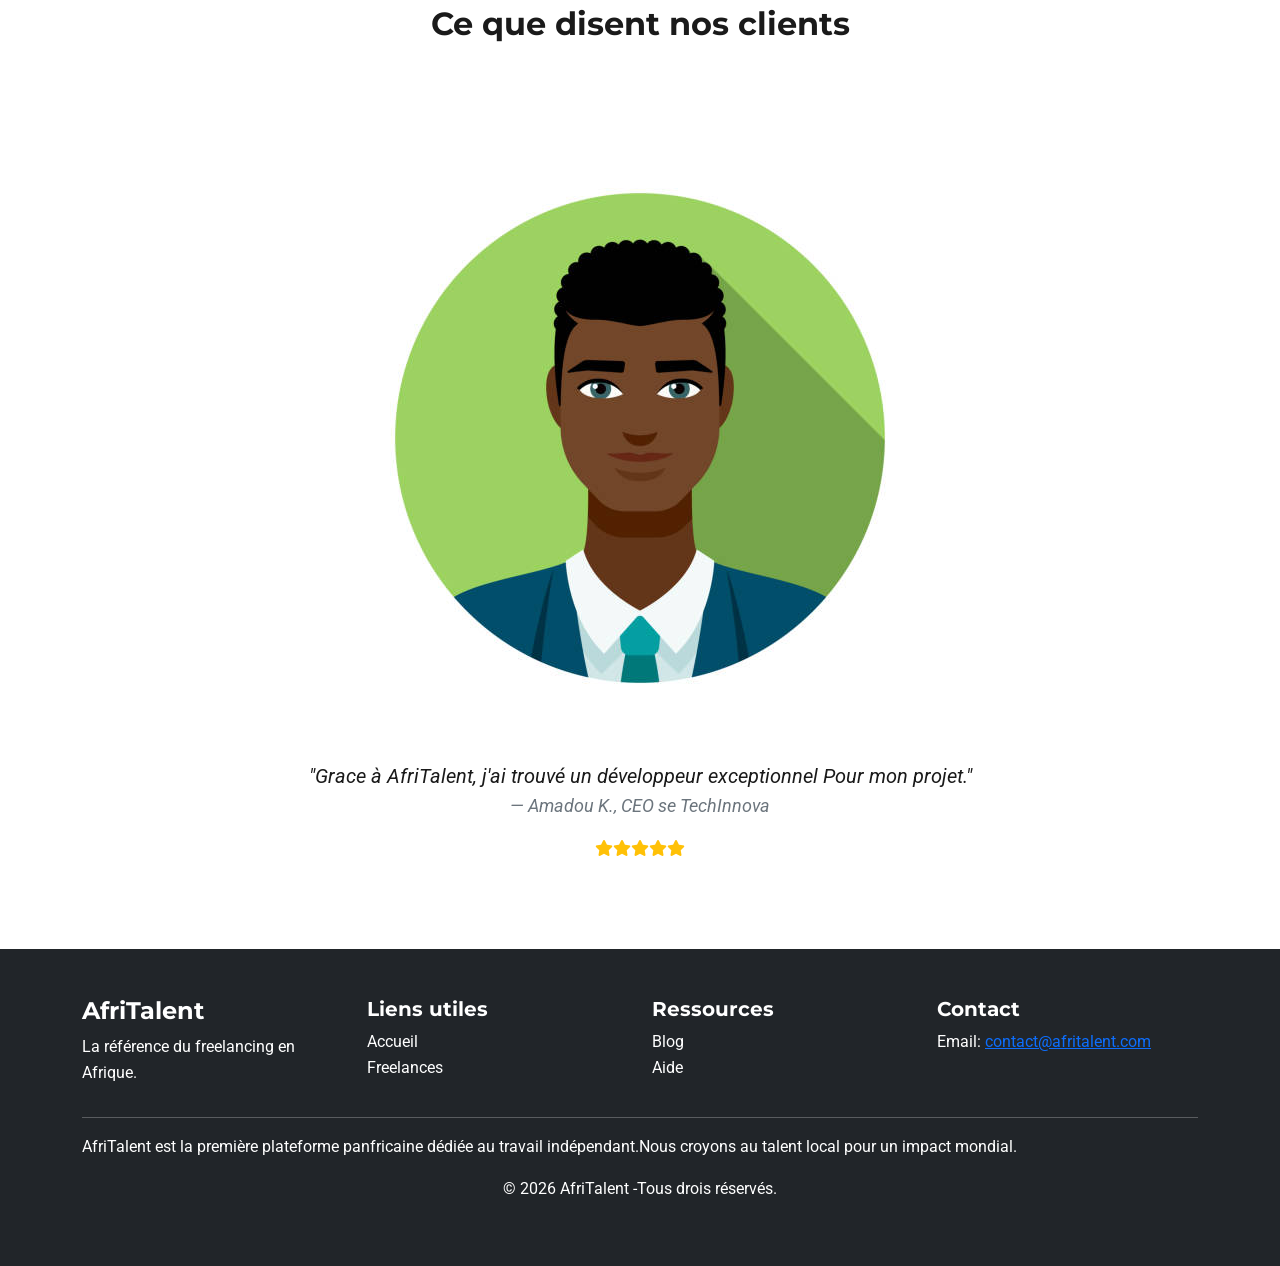
==== commit fc5fb1cf: "JS : compteur animés au scroll et animations fade-in des des sections" ====
--- a/index.html
+++ b/index.html
@@ -37,7 +37,6 @@
     </header>
 
     
-     <!-- <main style="margin-top : 80px;"> -->
         <section id="hero" class="container py-5">
              <h1>Trouvez l'expert freelance idéal pour vos projets en Afrique</h1>
              <p>La plateforme qui connecte les talents africains avec les opportunités mondiales.</p>
@@ -47,7 +46,7 @@
              </div>
              <img src=".//images/istockphoto-2157971372-612x612.jpg" alt="Bannière AfriTalent">
              <div class="mt-4">
-                <span>500 Freelances</span> | <span>800 Entreprises</span> |<span>12 000 Missions</span>
+                <span class="counter" data-target="500">0</span> Freelances | <span class="counter" data-target="800">0</span> Entreprises |<span class="counter" data-target="12000">0</span> Missions
              </div>
         </section>
 
@@ -56,11 +55,11 @@
             <div class="row">
                 <div class="col-md-4"><h3>1. Créez votre compte compte</h3><p>Inscrivez-vous gratuitement et mettez en avant vos compétences,votre portfolio et vos expériences passées.</p></div>
                 <div class="col-md-4"><h3>2. Proposez et postulez</h3><p>Les entrprises publient des missions et les freelances postulent aux projets qui correspondent à leur expertise.</p></div>
-                <div class="col-md-4"><h3>3. Collaborez en tout sécurité</h3><p>Utilisez nos outils de grestion de projrt et bénéficiez d'un système de paiement sécurisé et garanti.</p></div>
-            </div>
-        </section>
-
-        <section id="categories" class="container py-5">
+                <div class="col-md-4"><h3>3. Collaborez en tout sécurité</h3><p>Utilisez nos outils de grestion de projet et bénéficiez d'un système de paiement sécurisé et garanti.</p></div>
+            </div>
+        </section>
+        
+        <section id="categories" class="container py-5" class="about-section py-5 fade-in-section">
             <h2 class="text-center mb-5">Nos Catégories de Services</h2>
             <div class="row">
 
--- a/css/style.css
+++ b/css/style.css
@@ -203,4 +203,23 @@
 
 #backToTop {
     z-index: 1050;
+}
+
+.fade-in section {
+    opacity:0;
+    transform: translateY(30px);
+    transition: opacity 0.8s ease-out, transform 0.8s ease-out;
+    visibility: hidden;
+}
+
+.fade-in-section.is-visible {
+    opacity: 1;
+    transform: translateX(0) !important;
+    visibility: visible;
+}
+
+.counter {
+    font-weight: bold;
+    font-size: 2.5rem;
+    color: rgb(242, 184, 68);
 }
